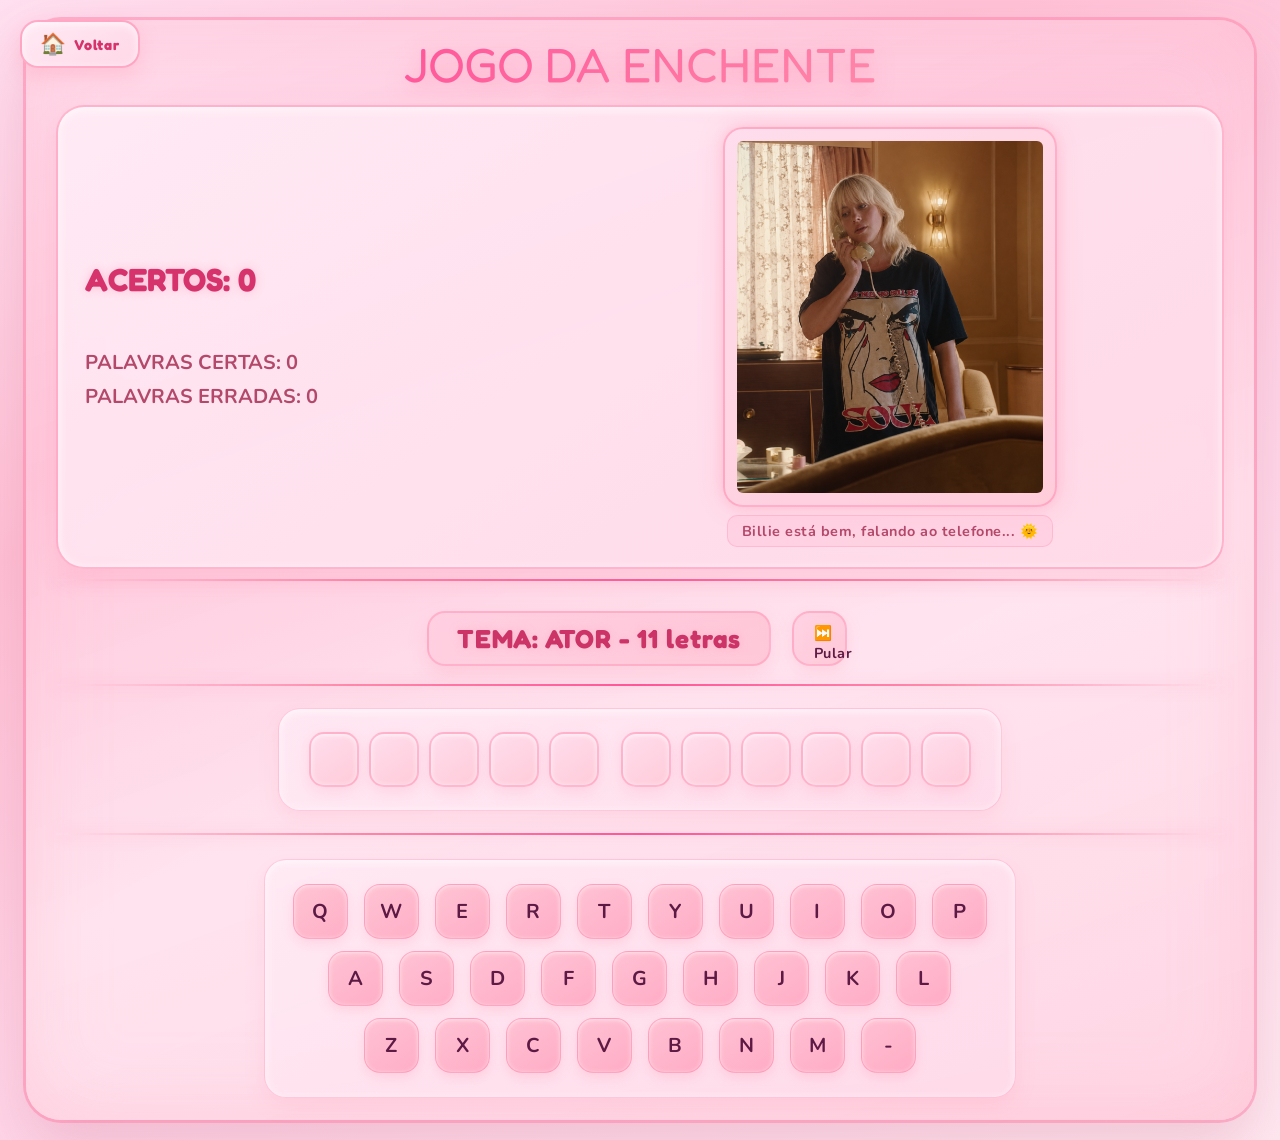
==== forca/index.html @ 813fd2f0 "Add files via upload" ====
<!DOCTYPE html>
<html lang="pt-BR">
<head>
    <meta charset="UTF-8">
    <meta name="viewport" content="width=device-width, initial-scale=1.0">
    <title>Jogo da Enchente</title>
    <link href="https://fonts.googleapis.com/css2?family=Nunito:wght@400;600;700;800&family=Fredoka+One&display=swap" rel="stylesheet">
    <link rel="stylesheet" type="text/css" href="style.css">
</head>
<body onload="sorteia()">
    <!-- Background glitter dinâmico -->
    <div class="glitter-bg" id="glitterBackground"></div>

    <!-- Botão de voltar -->
    <a href="../index.html" class="botao-voltar" title="Voltar ao Hub de Jogos">
        <span class="voltar-icone">🏠</span>
        <span class="voltar-texto">Voltar</span>
    </a>

    <div id="jogo">
        <p id="titulo">JOGO DA ENCHENTE</p>
        <div id="tabeladiv">
            <table border="0" id="tabela1" align="center">
                <tr>
                    <td>
                        <div id="tabacerto">
                            <div id="acerto">ACERTOS: 0</div>
                            <br>
                            <div id="palcertas">PALAVRAS CERTAS: 0<br>PALAVRAS ERRADAS: 0</div>
                        </div>
                    </td>
                    <td>
                        <div id="forca" class="anima">
                            <img src="images/forca1.png" id="imagem" alt="Forca">
                            <div id="legenda-imagem" class="legenda-imagem">
                                Nível da água: 0/6
                            </div>
                        </div>
                    </td>
                </tr>
            </table>
            <hr>
            <table border="0" id="tabela2" align="center">
                <tr>
                    <td>
                        <div id="tema">TEMA: Fruta</div>
                        <button class="btn-pular" onclick="pularPalavra()">⏭️ Pular</button>
                    </td>
                </tr>
            </table>
            <hr>
            <div id="tentativa">
                <form id="tenta"></form>
            </div>
            <hr>
            <table border="0" id="tabela3" align="center">
                <tr>
                    <td>
                        <div id="letras">
                            <button type="button" id="Q" onmousedown="Confere('Q')" onmouseup="acabou()">Q</button>
                            <button type="button" id="W" onmousedown="Confere('W')" onmouseup="acabou()">W</button>
                            <button type="button" id="E" onmousedown="Confere('E')" onmouseup="acabou()">E</button>
                            <button type="button" id="R" onmousedown="Confere('R')" onmouseup="acabou()">R</button>
                            <button type="button" id="T" onmousedown="Confere('T')" onmouseup="acabou()">T</button>
                            <button type="button" id="Y" onmousedown="Confere('Y')" onmouseup="acabou()">Y</button>
                            <button type="button" id="U" onmousedown="Confere('U')" onmouseup="acabou()">U</button>
                            <button type="button" id="I" onmousedown="Confere('I')" onmouseup="acabou()">I</button>
                            <button type="button" id="O" onmousedown="Confere('O')" onmouseup="acabou()">O</button>
                            <button type="button" id="P" onmousedown="Confere('P')" onmouseup="acabou()">P</button>
                            <br>
                            <button type="button" id="A" onmousedown="Confere('A')" onmouseup="acabou()">A</button>
                            <button type="button" id="S" onmousedown="Confere('S')" onmouseup="acabou()">S</button>
                            <button type="button" id="D" onmousedown="Confere('D')" onmouseup="acabou()">D</button>
                            <button type="button" id="F" onmousedown="Confere('F')" onmouseup="acabou()">F</button>
                            <button type="button" id="G" onmousedown="Confere('G')" onmouseup="acabou()">G</button>
                            <button type="button" id="H" onmousedown="Confere('H')" onmouseup="acabou()">H</button>
                            <button type="button" id="J" onmousedown="Confere('J')" onmouseup="acabou()">J</button>
                            <button type="button" id="K" onmousedown="Confere('K')" onmouseup="acabou()">K</button>
                            <button type="button" id="L" onmousedown="Confere('L')" onmouseup="acabou()">L</button>
                            <br>
                            <button type="button" id="Z" onmousedown="Confere('Z')" onmouseup="acabou()">Z</button>
                            <button type="button" id="X" onmousedown="Confere('X')" onmouseup="acabou()">X</button>
                            <button type="button" id="C" onmousedown="Confere('C')" onmouseup="acabou()">C</button>
                            <button type="button" id="V" onmousedown="Confere('V')" onmouseup="acabou()">V</button>
                            <button type="button" id="B" onmousedown="Confere('B')" onmouseup="acabou()">B</button>
                            <button type="button" id="N" onmousedown="Confere('N')" onmouseup="acabou()">N</button>
                            <button type="button" id="M" onmousedown="Confere('M')" onmouseup="acabou()">M</button>
                            <button type="button" id="-" onmousedown="Confere('-')" onmouseup="acabou()">-</button>
                        </div>
                    </td>
                </tr>
            </table>
        </div>
    </div>

    <script type="text/javascript" src="script.js"></script>
</body>
</html>
---- forca/style.css ----
* {
    margin: 0;
    padding: 0;
    box-sizing: border-box;
}

body {
    min-height: 100vh;
    background: linear-gradient(150deg, #ffe0f0 0%, #ffc0d5 30%, #ffd6e8 60%, #ffeaf2 100%);
    font-family: 'Nunito', 'Arial', sans-serif;
    text-align: center;
    color: #5c1a44;
    display: flex;
    justify-content: center;
    align-items: center;
    padding: 20px;
    position: relative;
    overflow-x: hidden;
}

/* Efeito de glitter no fundo */
.glitter-bg {
    position: fixed;
    top: 0;
    left: 0;
    width: 100%;
    height: 100%;
    pointer-events: none;
    z-index: 0;
}

.glitter-particle {
    position: absolute;
    background: radial-gradient(circle, #ff99cc 0%, #ff66aa 40%, transparent 70%);
    border-radius: 50%;
    animation: floatGlitter var(--duration) ease-in-out infinite;
    animation-delay: var(--delay);
    opacity: 0;
    filter: blur(0.5px);
    box-shadow: 0 0 8px #ff99cc, 0 0 15px #ff77aa;
}

@keyframes floatGlitter {
    0% {
        transform: translateY(0) translateX(0) scale(1);
        opacity: 0;
    }
    10% {
        opacity: var(--maxOpacity);
    }
    90% {
        opacity: var(--maxOpacity);
    }
    100% {
        transform: translateY(-100vh) translateX(var(--drift)) scale(0.2);
        opacity: 0;
    }
}

.sparkle-star {
    position: absolute;
    pointer-events: none;
    animation: sparkle var(--duration) ease-in-out infinite;
    animation-delay: var(--delay);
    opacity: 0;
    font-size: var(--size);
    filter: drop-shadow(0 0 6px #ff88bb);
}

@keyframes sparkle {
    0%, 100% { opacity: 0; transform: scale(0) rotate(0deg); }
    30% { opacity: var(--maxOpacity); transform: scale(1.3) rotate(20deg); }
    70% { opacity: var(--maxOpacity); transform: scale(1) rotate(-10deg); }
}

/* Botão de voltar */
.botao-voltar {
    position: fixed;
    top: 20px;
    left: 20px;
    z-index: 100;
    display: flex;
    align-items: center;
    gap: 8px;
    background: linear-gradient(145deg, 
        rgba(255, 235, 245, 0.95), 
        rgba(255, 215, 230, 0.95));
    border: 2.5px solid rgba(255, 130, 170, 0.6);
    border-radius: 18px;
    padding: 8px 18px;
    text-decoration: none;
    cursor: pointer;
    transition: all 0.3s cubic-bezier(0.4, 0, 0.2, 1);
    box-shadow: 
        0 8px 20px rgba(255, 130, 160, 0.25),
        inset 0 2px 8px rgba(255, 255, 255, 0.7);
    backdrop-filter: blur(8px);
}

.botao-voltar:hover {
    transform: translateY(-3px) scale(1.05);
    border-color: #ff77aa;
    box-shadow: 
        0 12px 28px rgba(255, 100, 150, 0.4),
        inset 0 2px 12px rgba(255, 255, 255, 0.9),
        0 0 25px rgba(255, 150, 180, 0.4);
}

.botao-voltar:active {
    transform: translateY(-1px) scale(0.98);
}

.voltar-icone {
    font-size: 1.3rem;
    animation: floatIcon 2s ease-in-out infinite;
}

@keyframes floatIcon {
    0%, 100% { transform: translateY(0px); }
    50% { transform: translateY(-3px); }
}

.voltar-texto {
    font-family: 'Fredoka One', cursive;
    font-size: 0.9rem;
    color: #d6336c;
    font-weight: 700;
    letter-spacing: 1px;
}

/* Container principal */
#jogo {
    width: 96vw;
    max-width: 1300px;
    display: flex;
    flex-direction: column;
    align-items: center;
    position: relative;
    z-index: 2;
    background: linear-gradient(160deg, 
        rgba(255, 220, 235, 0.85) 0%, 
        rgba(255, 200, 220, 0.9) 30%, 
        rgba(255, 230, 240, 0.88) 60%, 
        rgba(255, 210, 225, 0.9) 100%);
    backdrop-filter: blur(15px);
    border-radius: 35px;
    padding: 15px 30px 20px;
    box-shadow: 
        0 0 0 3px rgba(255, 130, 170, 0.5),
        inset 0 0 80px rgba(255, 180, 200, 0.4),
        0 30px 60px rgba(200, 100, 130, 0.25);
}

#titulo {
    font-family: 'Fredoka One', cursive;
    font-size: 3rem;
    background: linear-gradient(135deg, #ff5599, #ff88aa, #ff5599);
    background-size: 200% 200%;
    -webkit-background-clip: text;
    background-clip: text;
    color: transparent;
    animation: gradientShift 3s ease infinite;
    margin-bottom: 12px;
    filter: drop-shadow(0 6px 12px rgba(255, 80, 130, 0.4));
}

@keyframes gradientShift {
    0%, 100% { background-position: 0% 50%; }
    50% { background-position: 100% 50%; }
}

#tabeladiv {
    width: 100%;
    display: flex;
    flex-direction: column;
    align-items: center;
}

#tabela1 {
    width: 100%;
    max-width: 1200px;
    margin: auto;
    background: linear-gradient(145deg, 
        rgba(255, 235, 245, 0.95), 
        rgba(255, 215, 230, 0.95));
    backdrop-filter: blur(10px);
    border-radius: 28px;
    padding: 18px 25px;
    box-shadow: 
        0 10px 25px rgba(255, 130, 160, 0.2),
        inset 0 2px 10px rgba(255, 255, 255, 0.8);
    border: 2.5px solid rgba(255, 130, 170, 0.5);
}

#tabacerto {
    font-size: 24px;
    font-weight: bold;
    color: #5c1a44;
    text-align: left;
    padding-right: 40px;
}

#acerto {
    font-size: 32px;
    color: #d6336c;
    margin-bottom: 15px;
    text-shadow: 0 0 10px rgba(255, 100, 150, 0.3);
    font-family: 'Fredoka One', cursive;
}

#palcertas {
    font-size: 20px;
    line-height: 34px;
    color: #b3486a;
    font-weight: 700;
}

#forca {
    display: flex;
    flex-direction: column;
    justify-content: center;
    align-items: center;
}

/* IMAGEM MAIOR */
#imagem {
    width: auto;
    max-width: 550px;
    height: auto;
    max-height: 380px;
    border-radius: 20px;
    background: linear-gradient(145deg, 
        rgba(255, 220, 235, 0.8), 
        rgba(255, 200, 215, 0.8));
    padding: 12px;
    box-shadow: 
        0 0 25px rgba(255, 130, 160, 0.3),
        0 0 10px rgba(255, 150, 180, 0.2);
    border: 2px solid rgba(255, 130, 170, 0.5);
    transition: transform 0.3s ease;
    object-fit: contain;
    display: block;
}

#imagem:hover {
    transform: scale(1.02);
}

/* Legenda da imagem */
.legenda-imagem {
    margin-top: 8px;
    font-size: 0.9rem;
    font-weight: 700;
    color: #b3486a;
    text-align: center;
    background: rgba(255, 200, 220, 0.5);
    border-radius: 10px;
    padding: 5px 14px;
    display: inline-block;
    letter-spacing: 0.5px;
    border: 1px solid rgba(255, 130, 170, 0.3);
}

#tabela2 {
    width: 100%;
    max-width: 1200px;
    margin-top: 12px;
}

#tabela2 td {
    display: flex;
    align-items: center;
    justify-content: center;
    gap: 15px;
    flex-wrap: wrap;
}

#tema {
    font-size: 26px;
    font-weight: bold;
    color: #cc3366;
    padding: 10px 28px;
    border-radius: 18px;
    background: linear-gradient(135deg, 
        rgba(255, 200, 220, 0.6), 
        rgba(255, 180, 200, 0.6));
    box-shadow: 0 8px 20px rgba(255, 130, 160, 0.2);
    text-shadow: 0 0 8px rgba(255, 150, 180, 0.4);
    display: inline-block;
    border: 2px solid rgba(255, 130, 170, 0.4);
    backdrop-filter: blur(5px);
    font-family: 'Fredoka One', cursive;
    letter-spacing: 1px;
}

/* Botão de pular */
.btn-pular {
    font-size: 0.9rem;
    font-weight: 700;
    color: #5c1a44;
    padding: 10px 20px;
    border-radius: 18px;
    background: linear-gradient(135deg, 
        rgba(255, 200, 220, 0.6), 
        rgba(255, 180, 200, 0.6));
    box-shadow: 0 6px 16px rgba(255, 130, 160, 0.2);
    border: 2px solid rgba(255, 130, 170, 0.4);
    backdrop-filter: blur(5px);
    font-family: 'Nunito', sans-serif;
    cursor: pointer;
    transition: all 0.3s ease;
    letter-spacing: 0.5px;
}

.btn-pular:hover {
    transform: translateY(-2px);
    background: linear-gradient(145deg, #ff77aa, #ff5599);
    color: white;
    box-shadow: 0 8px 20px rgba(255, 100, 150, 0.4);
    border-color: #ff4488;
}

#tentativa {
    margin: 12px 25px;
    padding: 18px 25px;
    border-radius: 22px;
    background: linear-gradient(145deg, 
        rgba(255, 235, 245, 0.8), 
        rgba(255, 220, 235, 0.8));
    box-shadow: 
        0 8px 20px rgba(255, 130, 160, 0.15),
        inset 0 2px 8px rgba(255, 255, 255, 0.7);
    border: 1.5px solid rgba(255, 130, 170, 0.3);
    backdrop-filter: blur(5px);
}

input {
    width: 50px;
    height: 55px;
    font-size: 28px;
    text-align: center;
    margin: 5px;
    border: none;
    border-radius: 15px;
    background: linear-gradient(145deg, 
        rgba(255, 220, 235, 0.9), 
        rgba(255, 200, 215, 0.9));
    color: #d6336c;
    font-weight: bold;
    box-shadow: 
        0 5px 15px rgba(255, 130, 160, 0.2),
        inset 0 1px 5px rgba(255, 255, 255, 0.8);
    border: 2px solid rgba(255, 130, 170, 0.4);
    font-family: 'Fredoka One', cursive;
    transition: all 0.2s;
}

input:focus {
    outline: none;
    border-color: #ff77aa;
    box-shadow: 0 0 15px rgba(255, 100, 150, 0.4);
}

#letras {
    margin-top: 12px;
    padding: 18px 22px;
    border-radius: 22px;
    background: linear-gradient(145deg, 
        rgba(255, 235, 245, 0.8), 
        rgba(255, 220, 235, 0.8));
    box-shadow: 
        0 8px 20px rgba(255, 130, 160, 0.15),
        inset 0 2px 8px rgba(255, 255, 255, 0.7);
    border: 1.5px solid rgba(255, 130, 170, 0.3);
    backdrop-filter: blur(5px);
}

button {
    width: 55px;
    height: 55px;
    margin: 6px;
    font-size: 20px;
    font-weight: bold;
    border: none;
    border-radius: 16px;
    cursor: pointer;
    background: linear-gradient(145deg, 
        rgba(255, 180, 200, 0.7), 
        rgba(255, 150, 180, 0.7));
    color: #5c1a44;
    transition: all 0.2s;
    box-shadow: 
        0 5px 12px rgba(255, 130, 160, 0.2),
        inset 0 1px 4px rgba(255, 255, 255, 0.6);
    border: 1.5px solid rgba(255, 130, 170, 0.4);
    font-family: 'Nunito', sans-serif;
}

button:hover:not(:disabled) {
    transform: translateY(-3px) scale(1.05);
    background: linear-gradient(145deg, #ff77aa, #ff5599);
    color: white;
    box-shadow: 0 8px 20px rgba(255, 100, 150, 0.4);
    border-color: #ff4488;
}

button:disabled {
    background: linear-gradient(145deg, 
        rgba(255, 210, 225, 0.5), 
        rgba(255, 190, 210, 0.5));
    color: #cc8899;
    cursor: not-allowed;
    transform: none;
    box-shadow: none;
    border-color: rgba(255, 150, 180, 0.2);
}

hr {
    width: 100%;
    max-width: 1200px;
    margin: 10px auto;
    border: none;
    height: 2px;
    background: linear-gradient(to right, transparent, #ff88aa, #ff5599, #ff88aa, transparent);
    box-shadow: 0 0 15px rgba(255, 100, 150, 0.4);
    border-radius: 10px;
}

/* Responsividade */
@media (max-width: 768px) {
    .botao-voltar {
        top: 15px;
        left: 15px;
        padding: 8px 16px;
        border-radius: 16px;
    }
    
    .voltar-texto {
        font-size: 0.9rem;
    }
    
    #titulo {
        font-size: 2rem;
    }
    
    #tabela1 {
        padding: 15px;
    }
    
    #tabacerto {
        font-size: 18px;
        padding-right: 20px;
    }
    
    #acerto {
        font-size: 24px;
    }
    
    #palcertas {
        font-size: 16px;
        line-height: 28px;
    }
    
    #tema {
        font-size: 20px;
        padding: 10px 20px;
    }
    
    input {
        width: 40px;
        height: 45px;
        font-size: 22px;
    }
    
    button {
        width: 45px;
        height: 45px;
        font-size: 16px;
        margin: 4px;
    }
    
    #imagem {
        max-width: 350px;
        max-height: 280px;
    }
}

@media (max-width: 480px) {
    .botao-voltar {
        top: 10px;
        left: 10px;
        padding: 6px 12px;
        border-radius: 14px;
        gap: 5px;
    }
    
    .voltar-icone {
        font-size: 1.2rem;
    }
    
    .voltar-texto {
        font-size: 0.8rem;
    }
    
    body {
        padding: 10px;
    }
    
    #jogo {
        padding: 15px 12px 18px;
        border-radius: 28px;
    }
    
    #titulo {
        font-size: 1.5rem;
        margin-bottom: 10px;
    }
    
    input {
        width: 35px;
        height: 40px;
        font-size: 18px;
    }
    
    button {
        width: 40px;
        height: 40px;
        font-size: 14px;
        margin: 3px;
    }
    
    #tema {
        font-size: 16px;
    }
    
    #imagem {
        max-width: 250px;
        max-height: 200px;
    }
}
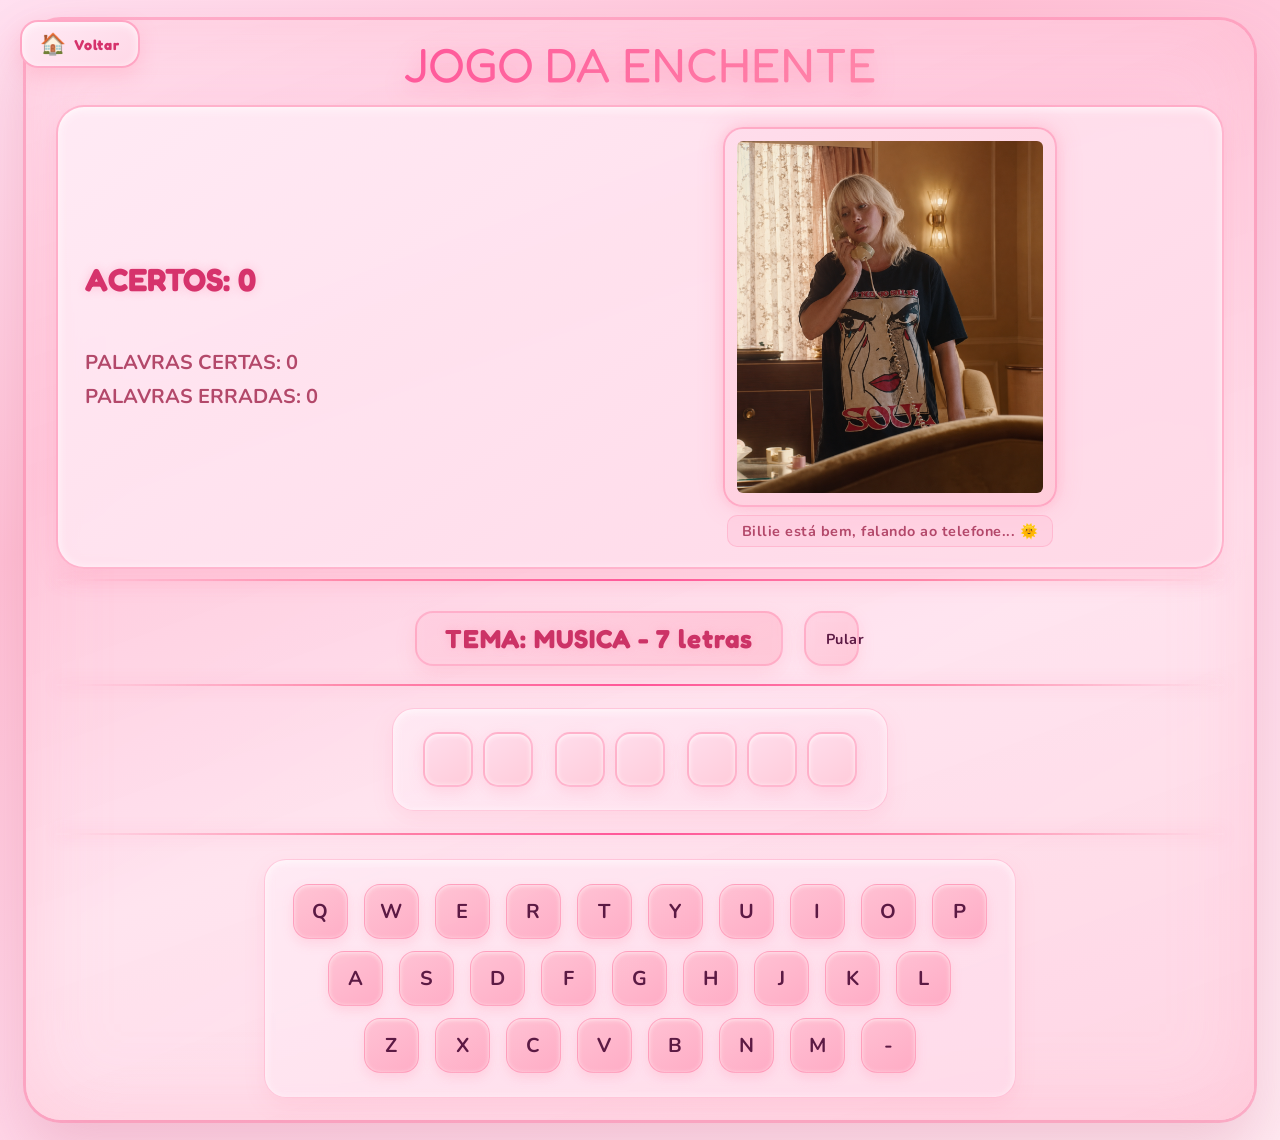
==== commit 9cff8a3b: "Update index.html" ====
--- a/forca/index.html
+++ b/forca/index.html
@@ -44,7 +44,7 @@
                 <tr>
                     <td>
                         <div id="tema">TEMA: Fruta</div>
-                        <button class="btn-pular" onclick="pularPalavra()">⏭️ Pular</button>
+                        <button class="btn-pular" onclick="pularPalavra()">Pular</button>
                     </td>
                 </tr>
             </table>
@@ -95,4 +95,4 @@
 
     <script type="text/javascript" src="script.js"></script>
 </body>
-</html>+</html>
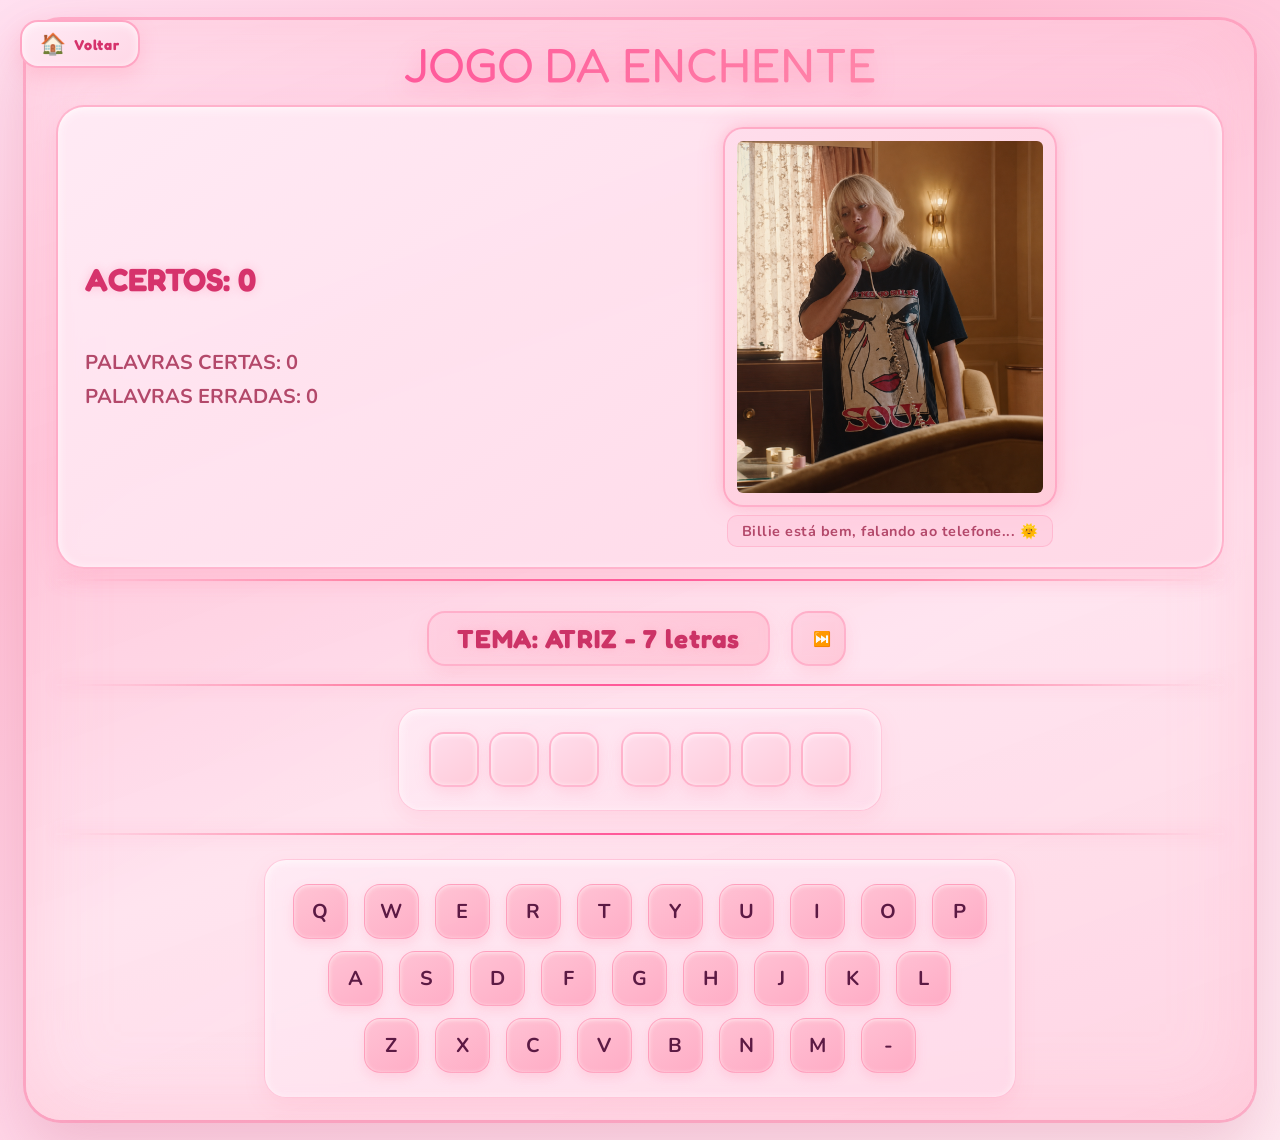
==== commit 2e673a19: "Update index.html" ====
--- a/forca/index.html
+++ b/forca/index.html
@@ -44,7 +44,7 @@
                 <tr>
                     <td>
                         <div id="tema">TEMA: Fruta</div>
-                        <button class="btn-pular" onclick="pularPalavra()">Pular</button>
+                        <button class="btn-pular" onclick="pularPalavra()">⏭️</button>
                     </td>
                 </tr>
             </table>
